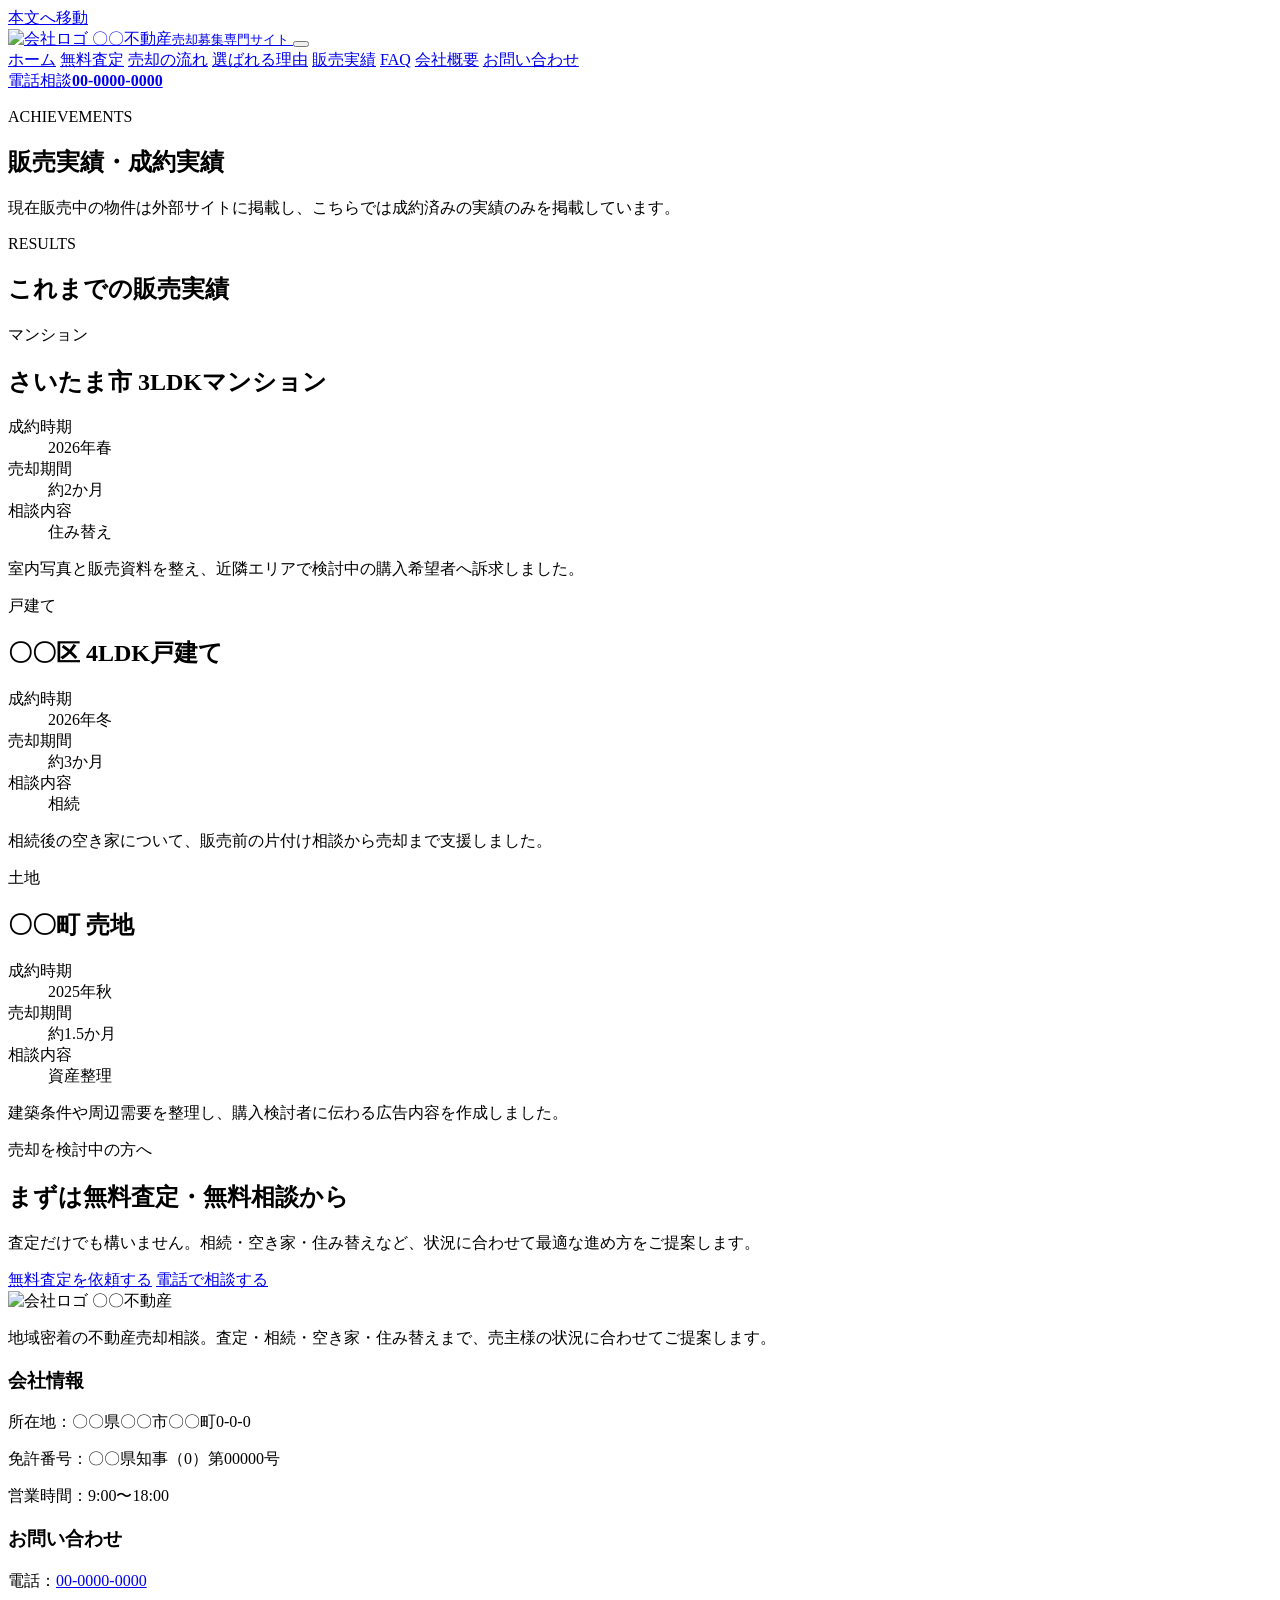
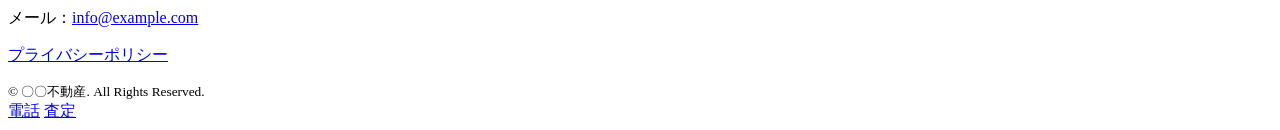
==== results.html @ 29c31fc9 "Add files via upload" ====
<!doctype html>
<html lang="ja">

<head>
  <meta charset="utf-8">
  <meta name="viewport" content="width=device-width, initial-scale=1">
  <title>販売実績｜売却募集専門の不動産仲介</title>
  <meta name="description" content="マンション・戸建て・土地・相続不動産などの販売実績、成約実績を掲載。売却相談の参考にご覧ください。">
  <meta name="format-detection" content="telephone=no">
  <meta property="og:title" content="販売実績｜売却募集専門の不動産仲介">
  <meta property="og:description" content="マンション・戸建て・土地・相続不動産などの販売実績、成約実績を掲載。売却相談の参考にご覧ください。">
  <meta property="og:type" content="website">
  <meta property="og:image" content="assets/img/ogp.svg">
  <link rel="icon" href="assets/img/favicon.png">
  <link rel="stylesheet" href="assets/css/style.css">
</head>

<body>
  <a class="skip-link" href="#main">本文へ移動</a>
  <header class="site-header">
    <div class="container header-inner">
      <a class="brand" href="index.html" aria-label="ホームへ">
        <span class="brand-mark brand-mark--logo">
          <img src="assets/img/logo.png" alt="会社ロゴ">
        </span>
        <span class="brand-text"><span data-config="companyName">〇〇不動産</span><small>売却募集専門サイト</small></span>
      </a>
      <button class="menu-button" type="button" aria-label="メニューを開く" aria-expanded="false" data-menu-button>
        <span></span><span></span><span></span>
      </button>
      <nav class="global-nav" data-nav>
        <a href="index.html" class="nav-link ">ホーム</a>
        <a href="sell.html" class="nav-link ">無料査定</a>
        <a href="flow.html" class="nav-link ">売却の流れ</a>
        <a href="reason.html" class="nav-link ">選ばれる理由</a>
        <a href="results.html" class="nav-link is-active">販売実績</a>
        <a href="faq.html" class="nav-link ">FAQ</a>
        <a href="company.html" class="nav-link ">会社概要</a>
        <a href="contact.html" class="nav-link ">お問い合わせ</a>
      </nav>
      <a class="header-tel" href="tel:00000000000" data-config-href="tel"><span>電話相談</span><strong
          data-config="phone">00-0000-0000</strong></a>
    </div>
  </header>
  <main id="main">
    <section class="page-hero">
      <div class="container">
        <p class="eyebrow">ACHIEVEMENTS</p>
        <h1>販売実績・成約実績</h1>
        <p>現在販売中の物件は外部サイトに掲載し、こちらでは成約済みの実績のみを掲載しています。</p>
      </div>
    </section>
    <section class="section">
      <div class="container section-heading">
        <p class="eyebrow">RESULTS</p>
        <h2>これまでの販売実績</h2>
      </div>
      <div class="container card-grid three" data-results-list>
        <!--
      JavaScriptが動かない場合の予備表示です。
      通常は assets/js/results-data.js の内容で自動的に置き換わります。
      JS無効環境でも最低限の実績を見せたい場合だけ、ここも更新してください。
    -->
        <article class="result-card">
          <span>マンション</span>
          <h2>さいたま市 3LDKマンション</h2>
          <dl>
            <div>
              <dt>成約時期</dt>
              <dd>2026年春</dd>
            </div>
            <div>
              <dt>売却期間</dt>
              <dd>約2か月</dd>
            </div>
            <div>
              <dt>相談内容</dt>
              <dd>住み替え</dd>
            </div>
          </dl>
          <p>室内写真と販売資料を整え、近隣エリアで検討中の購入希望者へ訴求しました。</p>
        </article>
        <article class="result-card">
          <span>戸建て</span>
          <h2>〇〇区 4LDK戸建て</h2>
          <dl>
            <div>
              <dt>成約時期</dt>
              <dd>2026年冬</dd>
            </div>
            <div>
              <dt>売却期間</dt>
              <dd>約3か月</dd>
            </div>
            <div>
              <dt>相談内容</dt>
              <dd>相続</dd>
            </div>
          </dl>
          <p>相続後の空き家について、販売前の片付け相談から売却まで支援しました。</p>
        </article>
        <article class="result-card">
          <span>土地</span>
          <h2>〇〇町 売地</h2>
          <dl>
            <div>
              <dt>成約時期</dt>
              <dd>2025年秋</dd>
            </div>
            <div>
              <dt>売却期間</dt>
              <dd>約1.5か月</dd>
            </div>
            <div>
              <dt>相談内容</dt>
              <dd>資産整理</dd>
            </div>
          </dl>
          <p>建築条件や周辺需要を整理し、購入検討者に伝わる広告内容を作成しました。</p>
        </article>
        <noscript>
          <p class="muted">JavaScriptが無効のため、代表的な実績のみ表示しています。</p>
        </noscript>
      </div>
    </section>
    <!--<section class="section section-soft">
      <div class="container split">
        <div>
          <p class="eyebrow">MAINTENANCE</p>
          <h2>更新は「成約した時だけ」で大丈夫です</h2>
          <p>販売中物件は外部サイトに任せ、公式HPでは実績だけを掲載することで、更新負担を抑えながら信頼性を高められます。</p>
        </div>
        <div class="check-list">
          <p>販売中物件の更新作業が不要</p>
          <p>成約後にカードを1件追加するだけ</p>
          <p>売主様への信頼材料になる</p>
          <p>個人情報を出しすぎず掲載できる</p>
        </div>
      </div>
    </section> -->
    <section class="cta-section">
      <div class="container cta-card">
        <div>
          <p class="eyebrow">売却を検討中の方へ</p>
          <h2>まずは無料査定・無料相談から</h2>
          <p>査定だけでも構いません。相続・空き家・住み替えなど、状況に合わせて最適な進め方をご提案します。</p>
        </div>
        <div class="cta-actions">
          <a class="btn btn-primary" href="sell.html">無料査定を依頼する</a>
          <a class="btn btn-outline" href="tel:00000000000" data-config-href="tel">電話で相談する</a>
        </div>
      </div>
    </section>
  </main>
  <footer class="site-footer">
    <div class="container footer-grid">
      <div>
        <div class="footer-brand"><span class="brand-mark brand-mark--logo">
            <img src="assets/img/logo.png" alt="会社ロゴ">
          </span><span data-config="companyName">〇〇不動産</span></div>
        <p class="muted">地域密着の不動産売却相談。査定・相続・空き家・住み替えまで、売主様の状況に合わせてご提案します。</p>
      </div>
      <div>
        <h3>会社情報</h3>
        <p>所在地：<span data-config="address">〇〇県〇〇市〇〇町0-0-0</span></p>
        <p>免許番号：<span data-config="license">〇〇県知事（0）第00000号</span></p>
        <p>営業時間：<span data-config="hours">9:00〜18:00</span></p>
      </div>
      <div>
        <h3>お問い合わせ</h3>
        <p>電話：<a href="tel:00000000000" data-config-href="tel" data-config="phone">00-0000-0000</a></p>
        <p>メール：<a href="mailto:info@example.com" data-config-href="email" data-config="email">info@example.com</a></p>
        <p><a href="privacy.html">プライバシーポリシー</a></p>
      </div>
    </div>
    <div class="footer-bottom">
      <small>© <span data-config="year"></span> <span data-config="companyName">〇〇不動産</span>. All Rights
        Reserved.</small>
    </div>
  </footer>
  <div class="floating-cta" aria-label="固定問い合わせ導線">
    <a href="tel:00000000000" data-config-href="tel">電話</a>
    <a href="sell.html">査定</a>
  </div>
  <script src="assets/js/site-config.js"></script>
  <script src="assets/js/results-data.js"></script>
  <script src="assets/js/main.js"></script>
</body>

</html>
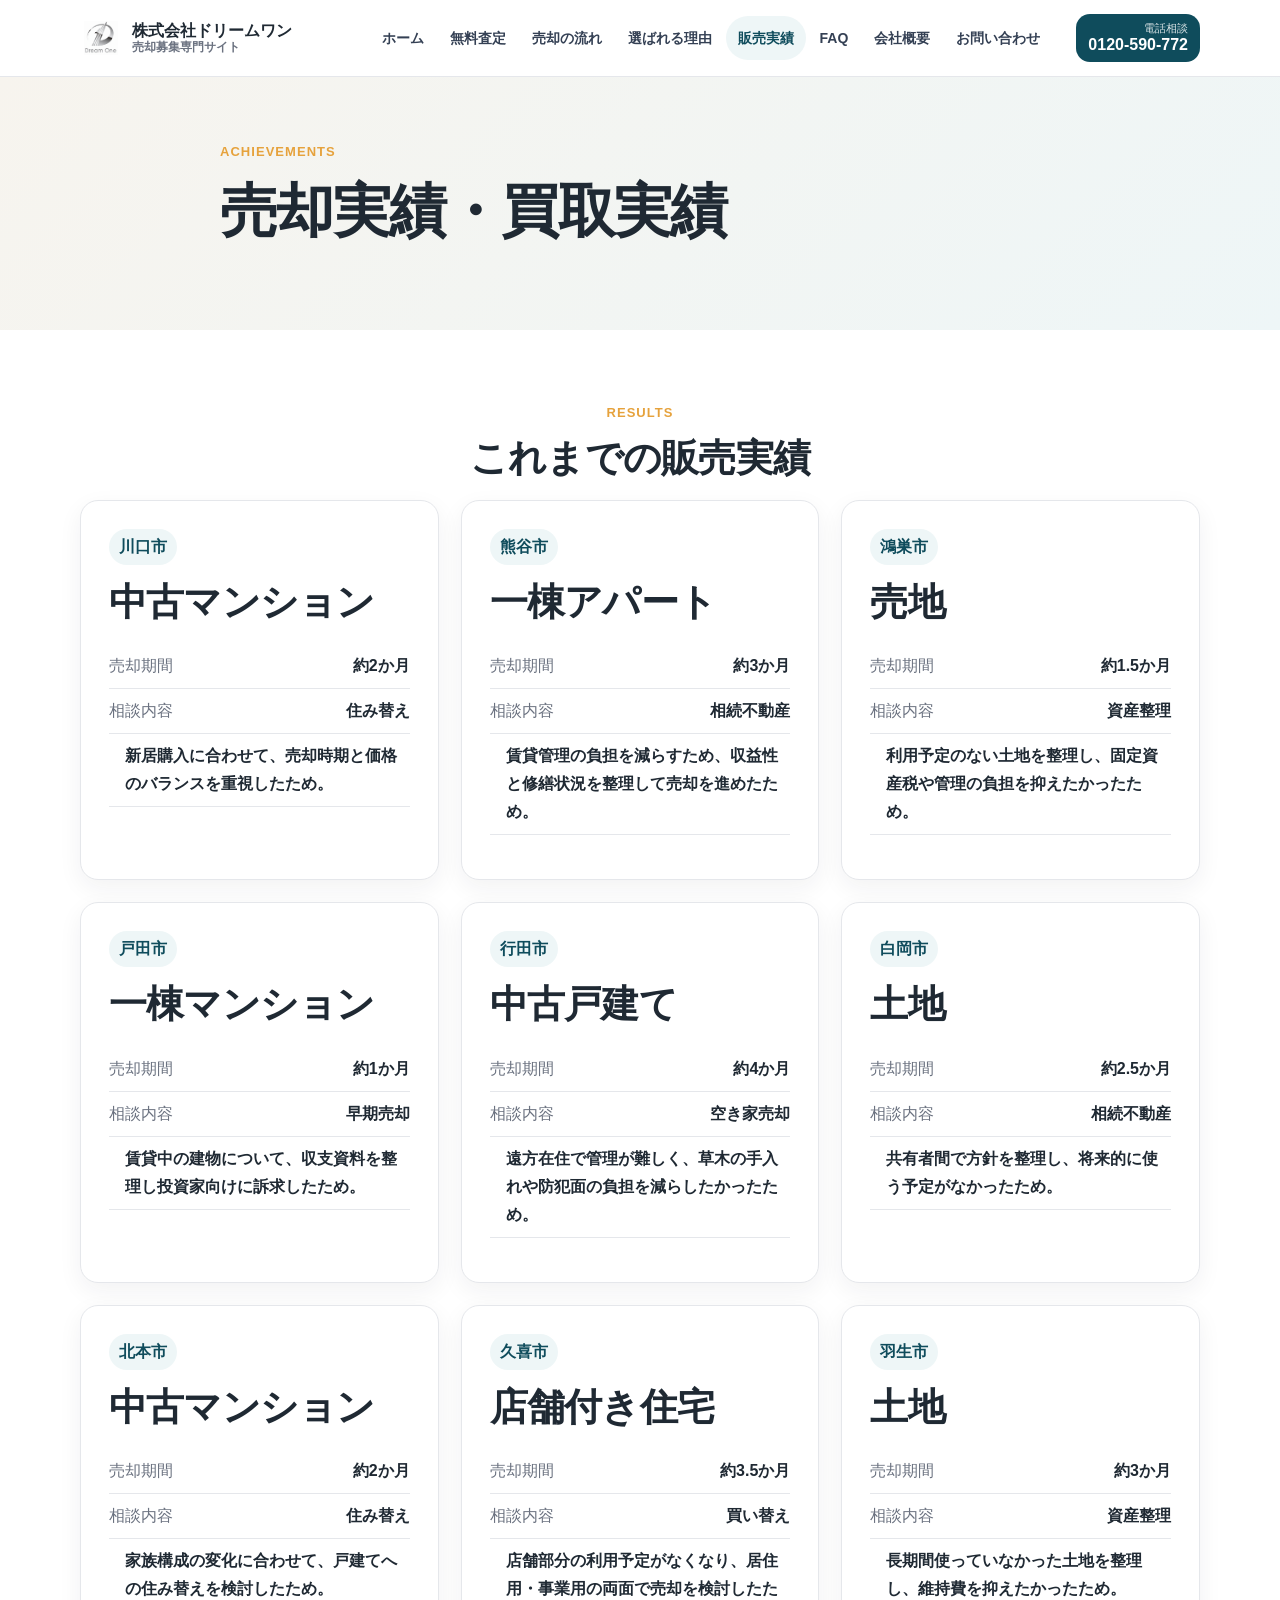
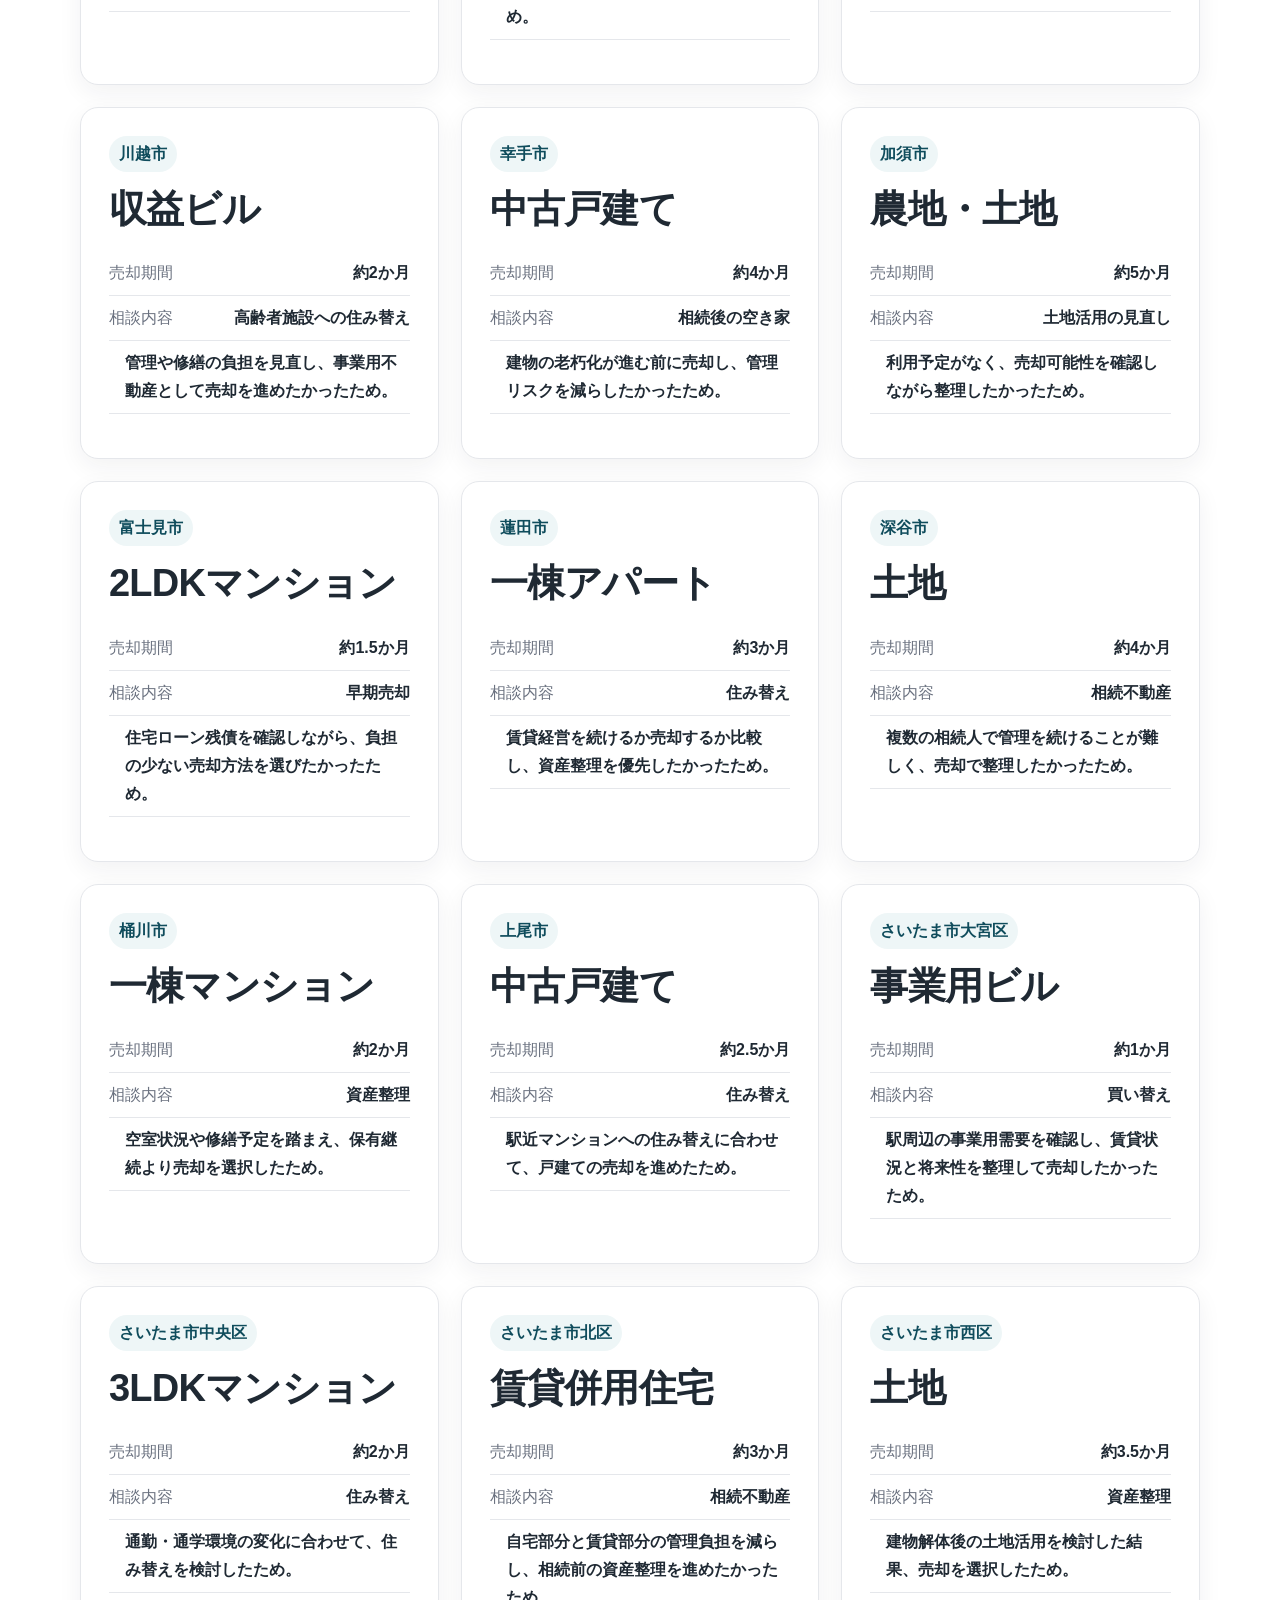
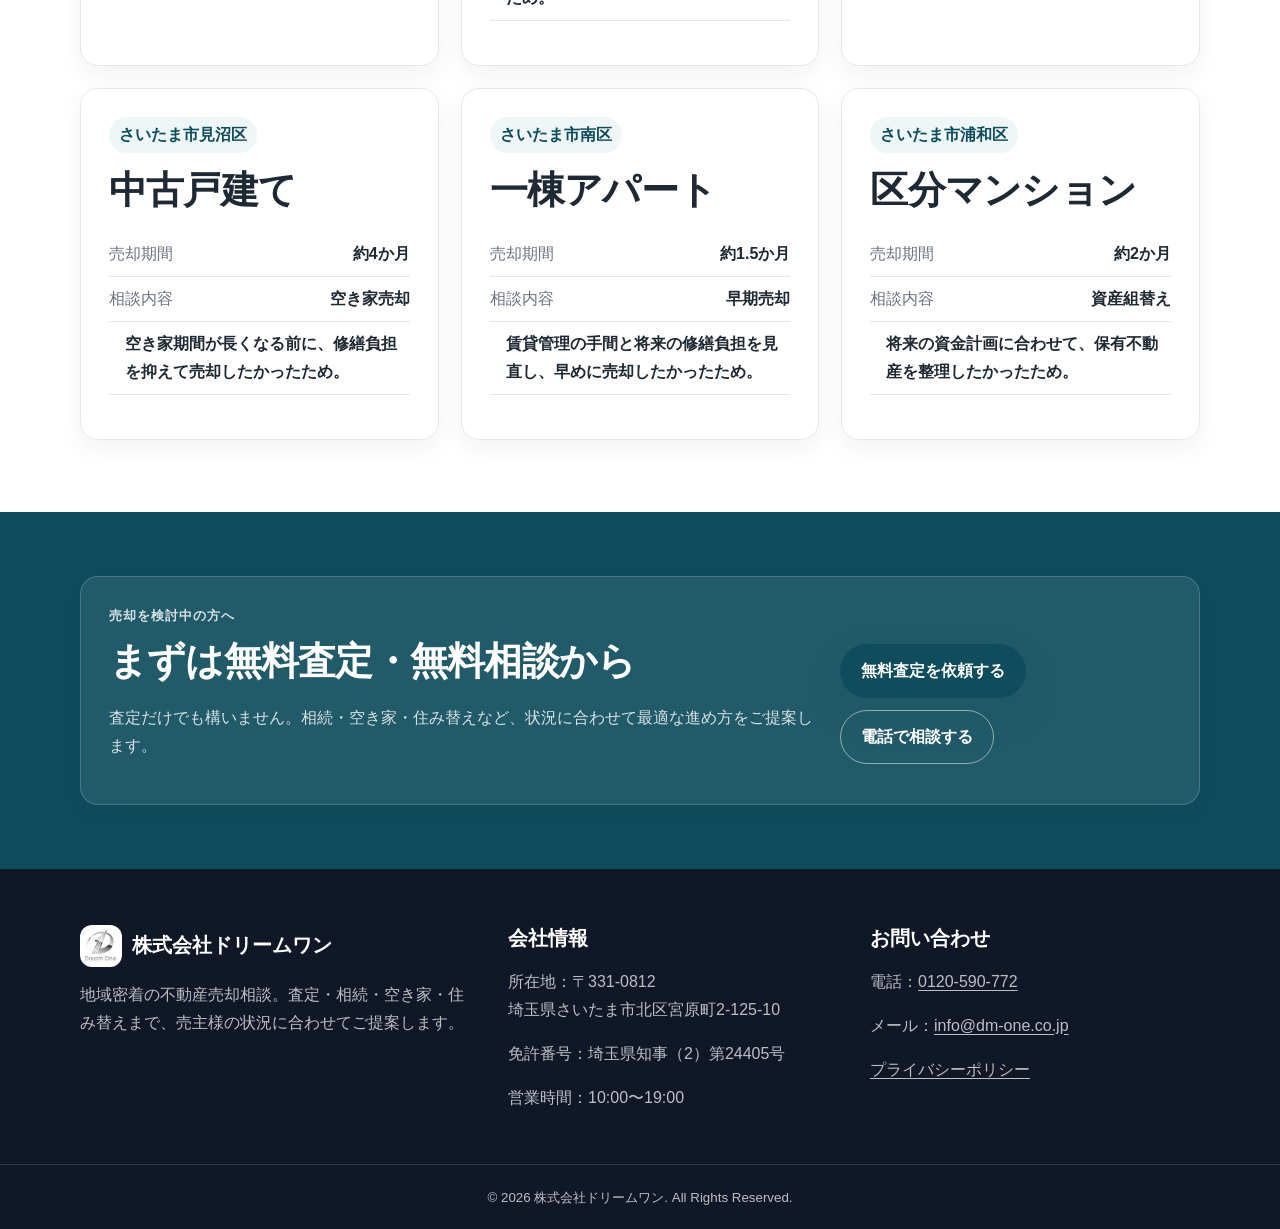
==== commit 6a203296: "Add files via upload" ====
--- a/results.html
+++ b/results.html
@@ -46,8 +46,7 @@
     <section class="page-hero">
       <div class="container">
         <p class="eyebrow">ACHIEVEMENTS</p>
-        <h1>販売実績・成約実績</h1>
-        <p>現在販売中の物件は外部サイトに掲載し、こちらでは成約済みの実績のみを掲載しています。</p>
+        <h1>売却実績・買取実績</h1>
       </div>
     </section>
     <section class="section">
@@ -62,13 +61,9 @@
       JS無効環境でも最低限の実績を見せたい場合だけ、ここも更新してください。
     -->
         <article class="result-card">
-          <span>マンション</span>
-          <h2>さいたま市 3LDKマンション</h2>
+          <span>川口市</span>
+          <h2>中古マンション</h2>
           <dl>
-            <div>
-              <dt>成約時期</dt>
-              <dd>2026年春</dd>
-            </div>
             <div>
               <dt>売却期間</dt>
               <dd>約2か月</dd>
@@ -77,36 +72,34 @@
               <dt>相談内容</dt>
               <dd>住み替え</dd>
             </div>
+            <div>
+              <dt>理由</dt>
+              <dd>新居購入に合わせて、売却時期と価格のバランスを重視したため。</dd>
+            </div>
           </dl>
-          <p>室内写真と販売資料を整え、近隣エリアで検討中の購入希望者へ訴求しました。</p>
         </article>
         <article class="result-card">
-          <span>戸建て</span>
-          <h2>〇〇区 4LDK戸建て</h2>
+          <span>熊谷市</span>
+          <h2>一棟アパート</h2>
           <dl>
-            <div>
-              <dt>成約時期</dt>
-              <dd>2026年冬</dd>
-            </div>
             <div>
               <dt>売却期間</dt>
               <dd>約3か月</dd>
             </div>
             <div>
               <dt>相談内容</dt>
-              <dd>相続</dd>
+              <dd>相続不動産</dd>
+            </div>
+            <div>
+              <dt>理由</dt>
+              <dd>賃貸管理の負担を減らすため、収益性と修繕状況を整理して売却を進めたため。</dd>
             </div>
           </dl>
-          <p>相続後の空き家について、販売前の片付け相談から売却まで支援しました。</p>
         </article>
         <article class="result-card">
-          <span>土地</span>
-          <h2>〇〇町 売地</h2>
+          <span>鴻巣市</span>
+          <h2>売地</h2>
           <dl>
-            <div>
-              <dt>成約時期</dt>
-              <dd>2025年秋</dd>
-            </div>
             <div>
               <dt>売却期間</dt>
               <dd>約1.5か月</dd>
@@ -115,29 +108,17 @@
               <dt>相談内容</dt>
               <dd>資産整理</dd>
             </div>
+            <div>
+              <dt>理由</dt>
+              <dd>利用予定のない土地を整理し、固定資産税や管理の負担を抑えたかったため。</dd>
+            </div>
           </dl>
-          <p>建築条件や周辺需要を整理し、購入検討者に伝わる広告内容を作成しました。</p>
         </article>
         <noscript>
           <p class="muted">JavaScriptが無効のため、代表的な実績のみ表示しています。</p>
         </noscript>
       </div>
     </section>
-    <!--<section class="section section-soft">
-      <div class="container split">
-        <div>
-          <p class="eyebrow">MAINTENANCE</p>
-          <h2>更新は「成約した時だけ」で大丈夫です</h2>
-          <p>販売中物件は外部サイトに任せ、公式HPでは実績だけを掲載することで、更新負担を抑えながら信頼性を高められます。</p>
-        </div>
-        <div class="check-list">
-          <p>販売中物件の更新作業が不要</p>
-          <p>成約後にカードを1件追加するだけ</p>
-          <p>売主様への信頼材料になる</p>
-          <p>個人情報を出しすぎず掲載できる</p>
-        </div>
-      </div>
-    </section> -->
     <section class="cta-section">
       <div class="container cta-card">
         <div>
--- a/assets/css/style.css
+++ b/assets/css/style.css
@@ -0,0 +1,761 @@
+/* =========================================================
+   売却募集専門サイト 共通CSS
+   変更しやすいように、色・余白・角丸はここで一括管理
+========================================================= */
+:root {
+  --color-main: #0f4c5c;
+  --color-main-dark: #0a3540;
+  --color-accent: #e6a23c;
+  --color-bg: #f7f4ee;
+  --color-soft: #eef6f7;
+  --color-text: #1f2933;
+  --color-muted: #6b7280;
+  --color-border: #e5e7eb;
+  --color-white: #ffffff;
+  --shadow: 0 16px 40px rgba(15, 76, 92, .12);
+  --radius: 18px;
+  --container: 1120px;
+  --header-height: 76px;
+}
+
+* {
+  box-sizing: border-box;
+}
+
+html {
+  scroll-behavior: smooth;
+}
+
+body {
+  margin: 0;
+  color: var(--color-text);
+  font-family: -apple-system, BlinkMacSystemFont, "Hiragino Sans", "Yu Gothic", "YuGothic", "Noto Sans JP", sans-serif;
+  line-height: 1.75;
+  background: var(--color-white);
+}
+
+a {
+  color: inherit;
+  text-decoration: none;
+}
+
+img {
+  max-width: 100%;
+  height: auto;
+  display: block;
+}
+
+.container {
+  width: min(calc(100% - 32px), var(--container));
+  margin-inline: auto;
+}
+
+.skip-link {
+  position: absolute;
+  left: -999px;
+  top: 0;
+  background: var(--color-main);
+  color: #fff;
+  padding: 8px;
+  z-index: 999;
+}
+
+.skip-link:focus {
+  left: 8px;
+}
+
+.site-header {
+  position: sticky;
+  top: 0;
+  z-index: 100;
+  background: rgba(255, 255, 255, .94);
+  backdrop-filter: blur(10px);
+  border-bottom: 1px solid var(--color-border);
+}
+
+.header-inner {
+  min-height: var(--header-height);
+  display: flex;
+  align-items: center;
+  gap: 24px;
+}
+
+.brand {
+  display: inline-flex;
+  align-items: center;
+  gap: 10px;
+  font-weight: 800;
+  white-space: nowrap;
+}
+
+.brand-mark {
+  display: inline-grid;
+  place-items: center;
+  width: 42px;
+  height: 42px;
+  border-radius: 12px;
+  color: #fff;
+  background: var(--color-main);
+  font-weight: 900;
+}
+
+.brand-mark--logo {
+  background: #fff;
+  padding: 4px;
+  overflow: hidden;
+}
+
+.brand-mark--logo img {
+  display: block;
+  width: 100%;
+  height: 100%;
+  object-fit: contain;
+}
+
+.brand-text {
+  display: flex;
+  flex-direction: column;
+  line-height: 1.2;
+}
+
+.brand-text small {
+  color: var(--color-muted);
+  font-size: 12px;
+  font-weight: 600;
+}
+
+.global-nav {
+  margin-left: auto;
+  display: flex;
+  align-items: center;
+  gap: 2px;
+}
+
+.nav-link {
+  padding: 10px 12px;
+  border-radius: 999px;
+  font-size: 14px;
+  font-weight: 700;
+  color: #344054;
+}
+
+.nav-link:hover,
+.nav-link.is-active {
+  background: var(--color-soft);
+  color: var(--color-main);
+}
+
+.header-tel {
+  display: flex;
+  flex-direction: column;
+  align-items: flex-end;
+  padding: 8px 12px;
+  border-radius: 14px;
+  background: var(--color-main);
+  color: #fff;
+  line-height: 1.2;
+}
+
+.header-tel span {
+  font-size: 11px;
+  opacity: .85;
+}
+
+.header-tel strong {
+  font-size: 16px;
+}
+
+.menu-button {
+  display: none;
+  width: 44px;
+  height: 44px;
+  border: 0;
+  background: transparent;
+  margin-left: auto;
+}
+
+.menu-button span {
+  display: block;
+  width: 24px;
+  height: 2px;
+  background: var(--color-main);
+  margin: 5px auto;
+}
+
+.hero {
+  padding: 72px 0 56px;
+  background: linear-gradient(135deg, #f7f4ee 0%, #eef6f7 100%);
+  overflow: hidden;
+}
+
+.hero-grid {
+  display: grid;
+  grid-template-columns: 1.05fr .95fr;
+  align-items: center;
+  gap: 48px;
+}
+
+.eyebrow {
+  color: var(--color-accent);
+  font-weight: 900;
+  letter-spacing: .08em;
+  margin: 0 0 8px;
+  font-size: 13px;
+}
+
+h1,
+h2,
+h3 {
+  line-height: 1.35;
+  margin: 0 0 16px;
+}
+
+h1 {
+  font-size: clamp(34px, 5vw, 58px);
+  letter-spacing: -.03em;
+}
+
+h2 {
+  font-size: clamp(26px, 3.2vw, 38px);
+  letter-spacing: -.02em;
+}
+
+h3 {
+  font-size: 20px;
+}
+
+p {
+  margin: 0 0 16px;
+}
+
+.lead {
+  font-size: 18px;
+  color: #475467;
+}
+
+.hero-actions,
+.cta-actions {
+  display: flex;
+  gap: 12px;
+  flex-wrap: wrap;
+  margin-top: 28px;
+}
+
+.btn {
+  display: inline-flex;
+  justify-content: center;
+  align-items: center;
+  min-height: 48px;
+  padding: 12px 20px;
+  border-radius: 999px;
+  font-weight: 800;
+  border: 1px solid transparent;
+  transition: .2s ease;
+}
+
+.btn-primary {
+  background: var(--color-main);
+  color: #fff;
+  box-shadow: var(--shadow);
+}
+
+.btn-primary:hover {
+  background: var(--color-main-dark);
+  transform: translateY(-1px);
+}
+
+.btn-secondary {
+  background: #fff;
+  color: var(--color-main);
+  border-color: #cfe2e5;
+}
+
+.btn-outline {
+  color: #fff;
+  border-color: rgba(255, 255, 255, .5);
+}
+
+.trust-list {
+  list-style: none;
+  padding: 0;
+  margin: 28px 0 0;
+  display: flex;
+  gap: 10px;
+  flex-wrap: wrap;
+}
+
+.trust-list li,
+.tag-list span {
+  background: #fff;
+  border: 1px solid var(--color-border);
+  border-radius: 999px;
+  padding: 8px 14px;
+  font-weight: 700;
+  color: #344054;
+}
+
+.hero-panel {
+  position: relative;
+}
+
+.hero-panel img {
+  width: 100%;
+  border-radius: 28px;
+  box-shadow: var(--shadow);
+  background: #fff;
+}
+
+.assessment-box {
+  position: absolute;
+  right: 18px;
+  bottom: 18px;
+  background: #fff;
+  border-radius: var(--radius);
+  padding: 18px;
+  box-shadow: var(--shadow);
+  display: flex;
+  flex-direction: column;
+  min-width: 180px;
+}
+
+.assessment-box span {
+  color: var(--color-accent);
+  font-weight: 900;
+}
+
+.assessment-box strong {
+  font-size: 22px;
+}
+
+.assessment-box small {
+  color: var(--color-muted);
+}
+
+.section {
+  padding: 72px 0;
+}
+
+.section-soft {
+  background: var(--color-bg);
+}
+
+.section-heading {
+  text-align: center;
+  max-width: 760px;
+}
+
+.card-grid {
+  display: grid;
+  gap: 22px;
+}
+
+.card-grid.three {
+  grid-template-columns: repeat(3, 1fr);
+}
+
+.card,
+.result-card,
+.form-card,
+.cta-card,
+.map-placeholder {
+  background: #fff;
+  border: 1px solid var(--color-border);
+  border-radius: var(--radius);
+  padding: 28px;
+  box-shadow: 0 8px 24px rgba(31, 41, 51, .06);
+}
+
+.card p,
+.result-card p {
+  color: var(--color-muted);
+}
+
+.numbered span,
+.timeline span,
+.steps span {
+  color: var(--color-accent);
+  font-weight: 900;
+}
+
+.split {
+  display: grid;
+  grid-template-columns: 1fr 1fr;
+  gap: 42px;
+  align-items: start;
+}
+
+.check-list {
+  display: grid;
+  gap: 12px;
+}
+
+.check-list p {
+  position: relative;
+  padding: 14px 16px 14px 44px;
+  background: #fff;
+  border: 1px solid var(--color-border);
+  border-radius: 14px;
+  margin: 0;
+  font-weight: 700;
+}
+
+.check-list p::before {
+  content: "✓";
+  position: absolute;
+  left: 16px;
+  color: var(--color-main);
+  font-weight: 900;
+}
+
+.text-link {
+  color: var(--color-main);
+  font-weight: 900;
+}
+
+.steps {
+  display: grid;
+  grid-template-columns: repeat(4, 1fr);
+  gap: 18px;
+}
+
+.steps div {
+  padding: 24px;
+  border-radius: var(--radius);
+  background: #fff;
+  border: 1px solid var(--color-border);
+}
+
+.page-hero {
+  padding: 64px 0;
+  background: linear-gradient(135deg, #f7f4ee 0%, #eef6f7 100%);
+}
+
+.page-hero .container {
+  max-width: 840px;
+}
+
+.timeline {
+  display: grid;
+  gap: 16px;
+}
+
+.timeline article {
+  padding: 28px;
+  border-radius: var(--radius);
+  border: 1px solid var(--color-border);
+  background: #fff;
+}
+
+.tag-list {
+  display: flex;
+  gap: 12px;
+  flex-wrap: wrap;
+  margin-top: 20px;
+}
+
+.result-card span {
+  display: inline-block;
+  color: var(--color-main);
+  background: var(--color-soft);
+  border-radius: 999px;
+  padding: 4px 10px;
+  font-weight: 900;
+  margin-bottom: 12px;
+}
+
+dl {
+  margin: 0 0 16px;
+}
+
+dl div {
+  display: flex;
+  justify-content: space-between;
+  border-bottom: 1px solid var(--color-border);
+  padding: 8px 0;
+  gap: 16px;
+}
+
+dt {
+  color: var(--color-muted);
+}
+
+dd {
+  margin: 0;
+  font-weight: 800;
+}
+
+.faq-list {
+  max-width: 860px;
+}
+
+details {
+  background: #fff;
+  border: 1px solid var(--color-border);
+  border-radius: 16px;
+  padding: 20px 24px;
+  margin-bottom: 14px;
+}
+
+summary {
+  cursor: pointer;
+  font-weight: 900;
+  font-size: 18px;
+}
+
+details p {
+  margin-top: 12px;
+  color: var(--color-muted);
+}
+
+.company-table {
+  width: 100%;
+  border-collapse: collapse;
+  background: #fff;
+  border-radius: var(--radius);
+  overflow: hidden;
+  border: 1px solid var(--color-border);
+}
+
+.company-table th,
+.company-table td {
+  padding: 16px;
+  border-bottom: 1px solid var(--color-border);
+  text-align: left;
+  vertical-align: top;
+}
+
+.company-table th {
+  width: 34%;
+  background: var(--color-soft);
+  color: var(--color-main);
+}
+
+.map-placeholder {
+  min-height: 320px;
+  display: grid;
+  place-items: center;
+  text-align: center;
+  background: repeating-linear-gradient(45deg, #f8fafc, #f8fafc 10px, #eef2f7 10px, #eef2f7 20px);
+}
+
+.map-wrap {
+  width: 100%;
+  overflow: hidden;
+  border-radius: 18px;
+  box-shadow: 0 12px 32px rgba(15, 23, 42, 0.08);
+}
+
+.map-wrap iframe {
+  display: block;
+  width: 100%;
+  min-height: 360px;
+}
+
+.contact-form {
+  display: grid;
+  gap: 14px;
+}
+
+.contact-form label {
+  display: grid;
+  gap: 6px;
+  font-weight: 800;
+}
+
+input,
+select,
+textarea {
+  width: 100%;
+  border: 1px solid #d0d5dd;
+  border-radius: 12px;
+  padding: 12px 14px;
+  font: inherit;
+  background: #fff;
+}
+
+textarea {
+  resize: vertical;
+}
+
+.muted {
+  color: var(--color-muted);
+}
+
+.narrow {
+  max-width: 860px;
+}
+
+.legal-text h2 {
+  font-size: 24px;
+  margin-top: 28px;
+}
+
+.cta-section {
+  padding: 64px 0;
+  background: var(--color-main);
+  color: #fff;
+}
+
+.cta-card {
+  display: flex;
+  justify-content: space-between;
+  gap: 24px;
+  align-items: center;
+  background: rgba(255, 255, 255, .08);
+  border-color: rgba(255, 255, 255, .18);
+  color: #fff;
+}
+
+.cta-card p {
+  color: rgba(255, 255, 255, .82);
+}
+
+.site-footer {
+  background: #101828;
+  color: #fff;
+  padding: 56px 0 0;
+}
+
+.footer-grid {
+  display: grid;
+  grid-template-columns: 1.2fr 1fr 1fr;
+  gap: 32px;
+}
+
+.footer-brand {
+  display: flex;
+  align-items: center;
+  gap: 10px;
+  font-weight: 900;
+  font-size: 20px;
+  margin-bottom: 14px;
+}
+
+.site-footer .muted,
+.site-footer p {
+  color: rgba(255, 255, 255, .72);
+}
+
+.site-footer a {
+  text-decoration: underline;
+  text-underline-offset: 3px;
+}
+
+.footer-bottom {
+  border-top: 1px solid rgba(255, 255, 255, .12);
+  margin-top: 36px;
+  padding: 18px;
+  text-align: center;
+  color: rgba(255, 255, 255, .72);
+}
+
+.floating-cta {
+  position: fixed;
+  right: 16px;
+  bottom: 16px;
+  z-index: 101;
+  display: none;
+  box-shadow: var(--shadow);
+  border-radius: 999px;
+  overflow: hidden;
+}
+
+.floating-cta a {
+  background: var(--color-main);
+  color: #fff;
+  padding: 12px 14px;
+  font-weight: 900;
+  border-right: 1px solid rgba(255, 255, 255, .18);
+}
+
+[data-config="address"],
+[data-config="branchInfo"],
+[data-config="businessDescription"],
+[data-config="associations"],
+[data-config="guaranteeAssociation"],
+[data-config="legalAdvisor"] {
+  white-space: pre-line;
+}
+
+@media (max-width: 980px) {
+  .menu-button {
+    display: block;
+  }
+
+  .global-nav {
+    position: absolute;
+    left: 16px;
+    right: 16px;
+    top: calc(var(--header-height) + 8px);
+    display: none;
+    flex-direction: column;
+    align-items: stretch;
+    background: #fff;
+    padding: 12px;
+    border: 1px solid var(--color-border);
+    border-radius: 18px;
+    box-shadow: var(--shadow);
+  }
+
+  .global-nav.is-open {
+    display: flex;
+  }
+
+  .header-tel {
+    display: none;
+  }
+
+  .hero-grid,
+  .split {
+    grid-template-columns: 1fr;
+  }
+
+  .card-grid.three,
+  .steps,
+  .footer-grid {
+    grid-template-columns: 1fr;
+  }
+
+  .cta-card {
+    flex-direction: column;
+    align-items: flex-start;
+  }
+
+  .floating-cta {
+    display: flex;
+  }
+}
+
+@media (max-width: 560px) {
+  .container {
+    width: min(calc(100% - 24px), var(--container));
+  }
+
+  .hero,
+  .section,
+  .page-hero {
+    padding: 48px 0;
+  }
+
+  h1 {
+    font-size: 34px;
+  }
+
+  .btn {
+    width: 100%;
+  }
+
+  .hero-actions,
+  .cta-actions {
+    width: 100%;
+  }
+
+  .assessment-box {
+    position: static;
+    margin-top: 12px;
+  }
+
+  .brand-text small {
+    display: none;
+  }
+}
